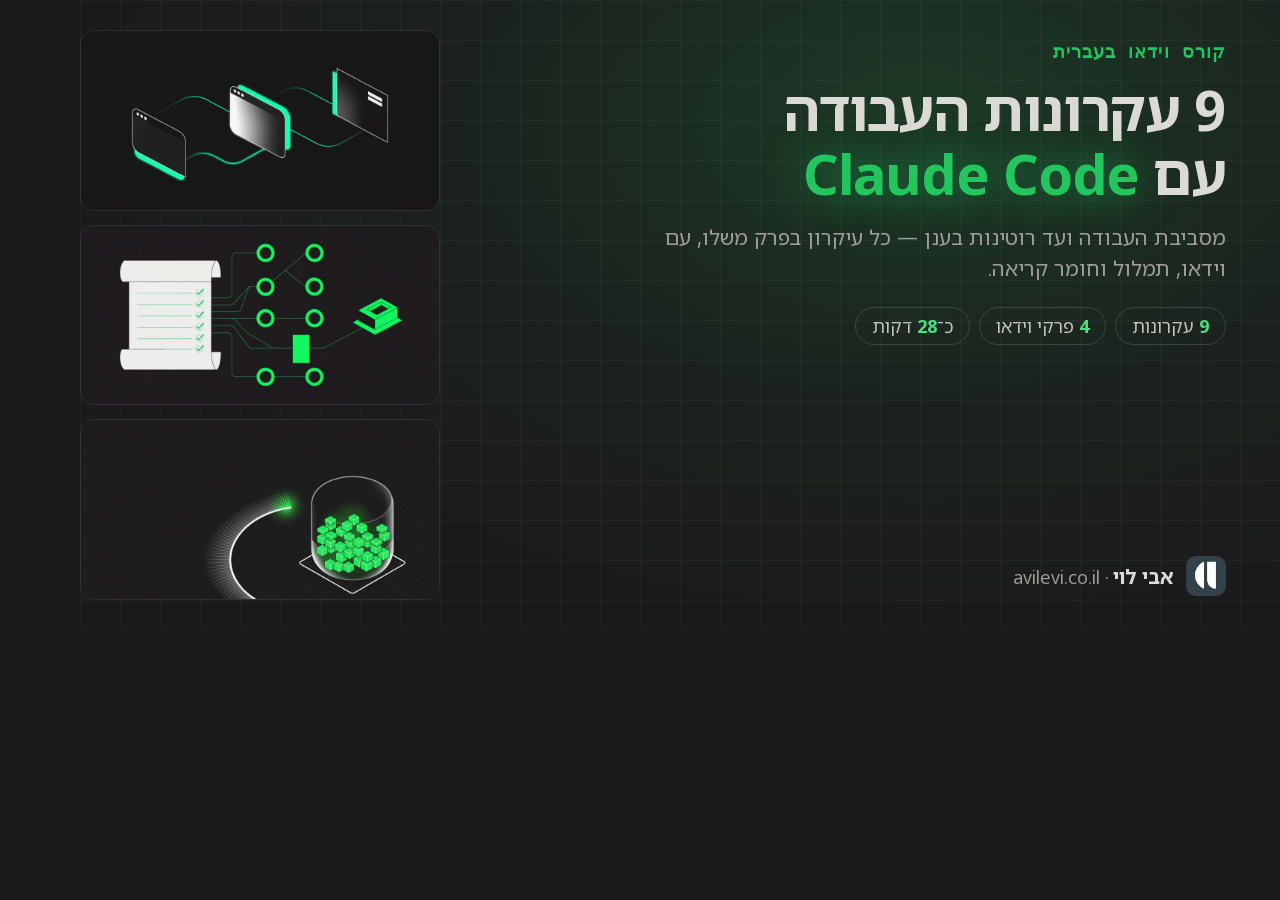
==== og.html @ 44d84d7b "Video course environment for the 9 Claude Code principles A Hebrew, fully-RTL video course that repl" ====
<!DOCTYPE html>
<html lang="he" dir="rtl">
<head>
<meta charset="UTF-8">
<title>og</title>
<style>
  @font-face { font-family: 'Noto Sans Hebrew'; font-weight: 300 800;
    src: url('assets/fonts/noto-sans-hebrew-hebrew.woff2') format('woff2');
    unicode-range: U+0307-0308, U+0590-05FF, U+200C-2010, U+20AA, U+25CC, U+FB1D-FB4F; }
  @font-face { font-family: 'Noto Sans Hebrew'; font-weight: 300 800;
    src: url('assets/fonts/noto-sans-hebrew-latin.woff2') format('woff2');
    unicode-range: U+0000-00FF, U+0131, U+0152-0153, U+2000-206F; }
  @font-face { font-family: 'JetBrains Mono'; font-weight: 600;
    src: url('assets/fonts/jetbrains-mono-latin-600.woff2') format('woff2'); }
  * { box-sizing: border-box; margin: 0; }
  body { width: 1200px; height: 630px; background: #1b1b1b; color: #dcdad5; overflow: hidden;
    font-family: 'Noto Sans Hebrew', sans-serif; position: relative; }
  .glow { position: absolute; inset: 0;
    background: radial-gradient(ellipse at 70% 20%, rgba(34,197,94,.18) 0%, rgba(34,197,94,.04) 40%, transparent 70%); }
  .grid { position: absolute; inset: 0;
    background-image: linear-gradient(to right, rgba(255,255,255,.03) 1px, transparent 1px),
                      linear-gradient(to bottom, rgba(255,255,255,.03) 1px, transparent 1px);
    background-size: 40px 40px; }
  .wrap { position: relative; height: 100%; display: grid; grid-template-columns: 1fr 390px; }
  .left { height: 630px; padding: 40px 54px 34px; display: flex; flex-direction: column; justify-content: center; }
  .lbl { font-family: 'JetBrains Mono', monospace; font-size: 18px; font-weight: 600;
    letter-spacing: .06em; color: #22C55E; margin-bottom: 14px; }
  h1 { font-size: 56px; line-height: 1.15; font-weight: 700; color: #dcdad5; letter-spacing: -.02em; }
  h1 mark { background: none; color: #22C55E; text-shadow: 0 0 40px rgba(34,197,94,.6); }
  p { margin-top: 16px; font-size: 21px; line-height: 1.5; color: #a09d96; max-width: 600px; }
  .chips { display: flex; gap: 9px; margin-top: 22px; flex-wrap: nowrap; }
  .chips span { border: 1px solid rgba(255,255,255,.14); border-radius: 999px;
    padding: 6px 16px; font-size: 18px; color: #c5c1b9; white-space: nowrap; }
  .chips b { color: #4ADE80; }
  .right { height: 630px; position: relative; display: grid; grid-template-rows: repeat(3, minmax(0,1fr)); gap: 14px;
    padding: 30px 30px 30px 0; }
  .right img { width: 100%; height: 100%; object-fit: cover; border-radius: 14px;
    border: 1px solid rgba(255,255,255,.09); }
  .foot { display: flex; align-items: center; gap: 12px; margin-top: auto; }
  .foot img { width: 40px; height: 40px; border-radius: 10px; }
  .foot b { font-size: 20px; color: #dcdad5; }
  .foot span { font-size: 18px; color: #a09d96; }
</style>
</head>
<body>
<div class="glow"></div><div class="grid"></div>
<div class="wrap">
  <div class="left">
    <div>
    <div class="lbl">קורס וידאו בעברית</div>
    <h1>9 עקרונות העבודה<br>עם <mark>Claude Code</mark></h1>
    <p>מסביבת העבודה ועד רוטינות בענן — כל עיקרון בפרק משלו, עם וידאו, תמלול וחומר קריאה.</p>
    <div class="chips"><span><b>9</b> עקרונות</span><span><b>4</b> פרקי וידאו</span><span>כ־<b>28</b> דקות</span></div>
    </div>
    <div class="foot"><img src="imgs/logo.png" alt=""><div><b>אבי לוי</b> <span>· avilevi.co.il</span></div></div>
  </div>
  <div class="right">
    <img src="imgs/thumbs/ch1.jpg" alt="">
    <img src="imgs/thumbs/ch3.jpg" alt="">
    <img src="imgs/thumbs/ch4.jpg" alt="">
  </div>
</div>
</body>
</html>
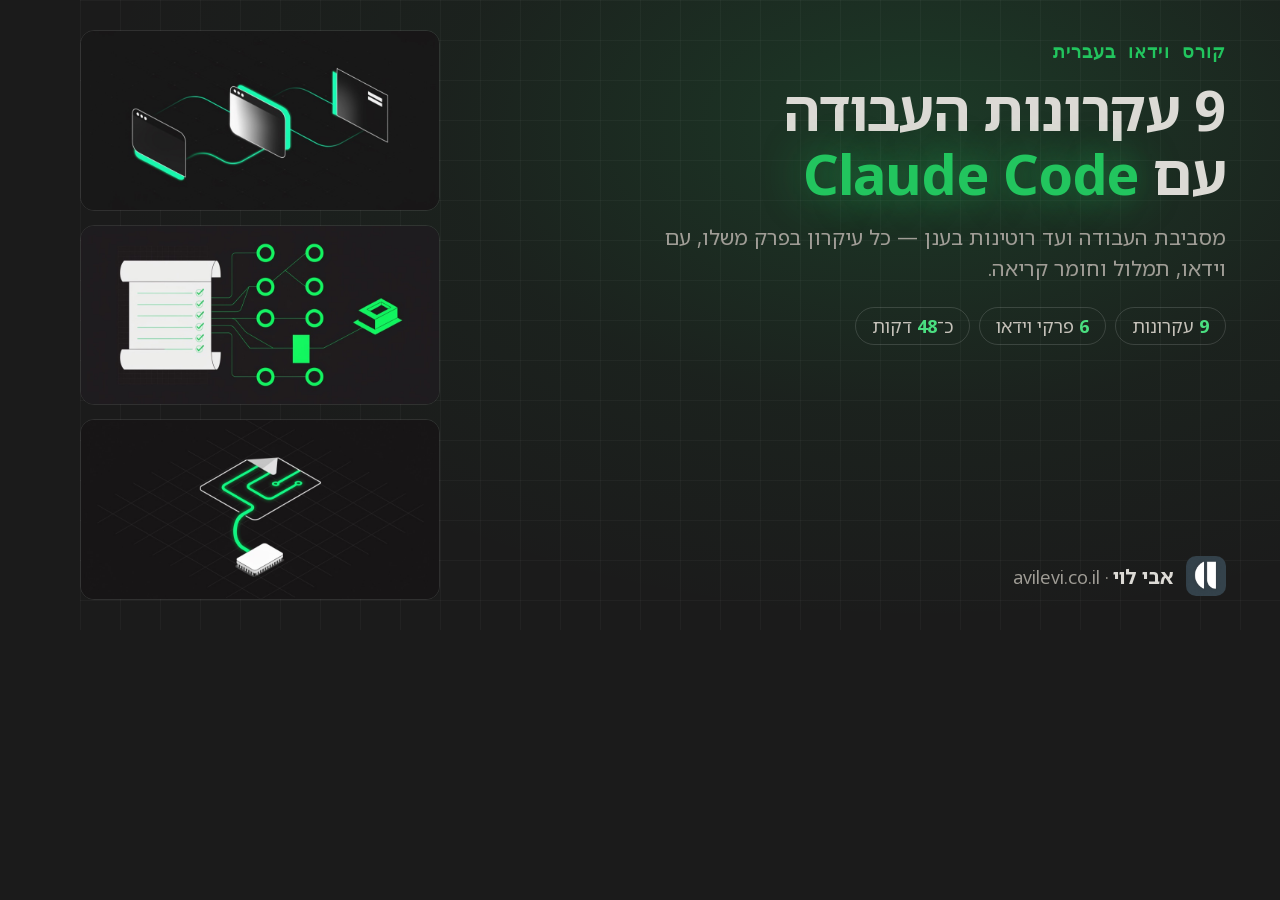
==== commit edad2bc8: "Full HD videos with burned-in subtitles; add chapters 5 and 6 Every part is replaced with the new cu" ====
--- a/og.html
+++ b/og.html
@@ -50,14 +50,14 @@
     <div class="lbl">קורס וידאו בעברית</div>
     <h1>9 עקרונות העבודה<br>עם <mark>Claude Code</mark></h1>
     <p>מסביבת העבודה ועד רוטינות בענן — כל עיקרון בפרק משלו, עם וידאו, תמלול וחומר קריאה.</p>
-    <div class="chips"><span><b>9</b> עקרונות</span><span><b>4</b> פרקי וידאו</span><span>כ־<b>28</b> דקות</span></div>
+    <div class="chips"><span><b>9</b> עקרונות</span><span><b>6</b> פרקי וידאו</span><span>כ־<b>48</b> דקות</span></div>
     </div>
     <div class="foot"><img src="imgs/logo.png" alt=""><div><b>אבי לוי</b> <span>· avilevi.co.il</span></div></div>
   </div>
   <div class="right">
     <img src="imgs/thumbs/ch1.jpg" alt="">
     <img src="imgs/thumbs/ch3.jpg" alt="">
-    <img src="imgs/thumbs/ch4.jpg" alt="">
+    <img src="imgs/thumbs/ch5.jpg" alt="">
   </div>
 </div>
 </body>
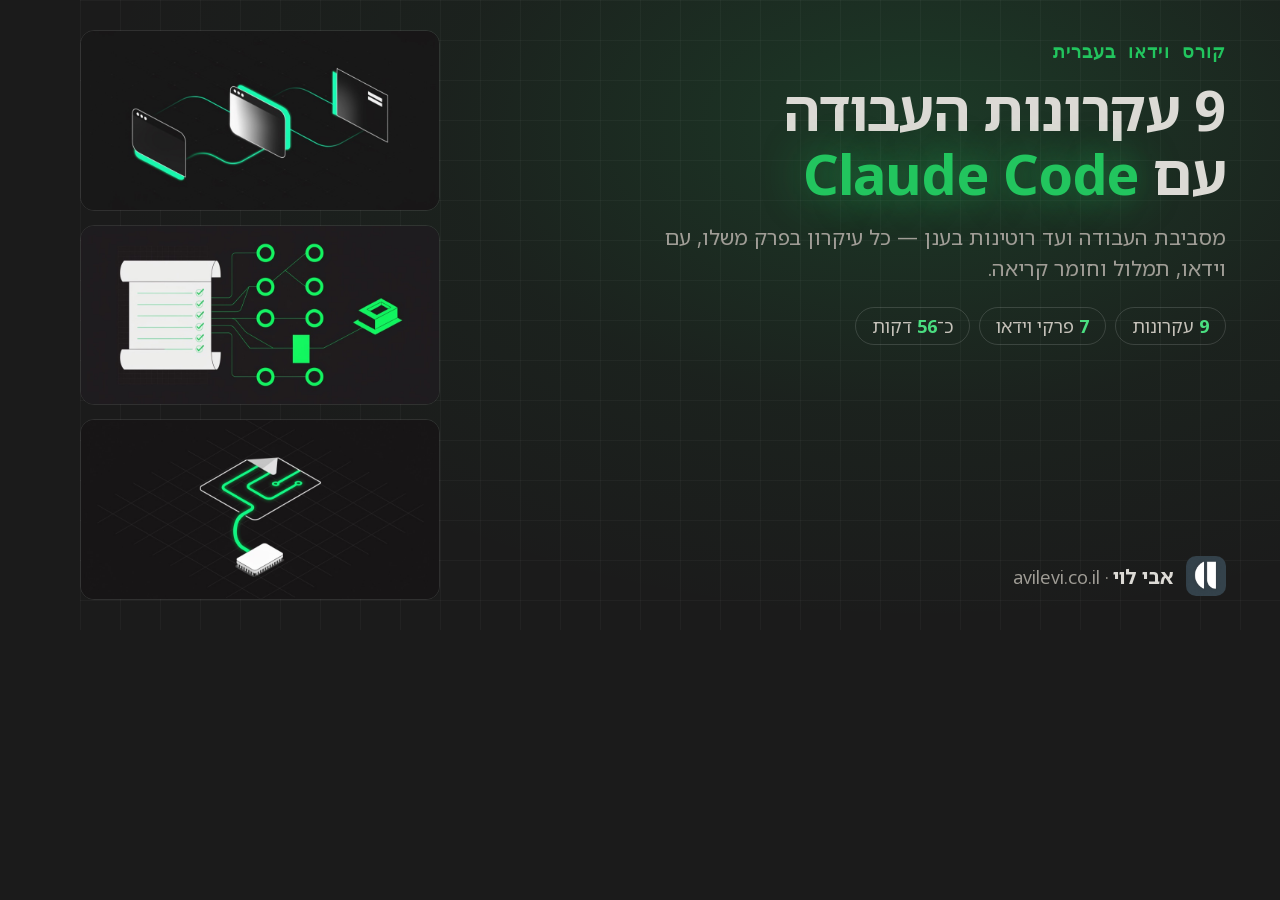
==== commit cf9f2c78: "Add chapter 7 (connectors) as a video chapter Section 7 ("חיבור לכלים", 7:52) becomes a video chapte" ====
--- a/og.html
+++ b/og.html
@@ -50,7 +50,7 @@
     <div class="lbl">קורס וידאו בעברית</div>
     <h1>9 עקרונות העבודה<br>עם <mark>Claude Code</mark></h1>
     <p>מסביבת העבודה ועד רוטינות בענן — כל עיקרון בפרק משלו, עם וידאו, תמלול וחומר קריאה.</p>
-    <div class="chips"><span><b>9</b> עקרונות</span><span><b>6</b> פרקי וידאו</span><span>כ־<b>48</b> דקות</span></div>
+    <div class="chips"><span><b>9</b> עקרונות</span><span><b>7</b> פרקי וידאו</span><span>כ־<b>56</b> דקות</span></div>
     </div>
     <div class="foot"><img src="imgs/logo.png" alt=""><div><b>אבי לוי</b> <span>· avilevi.co.il</span></div></div>
   </div>
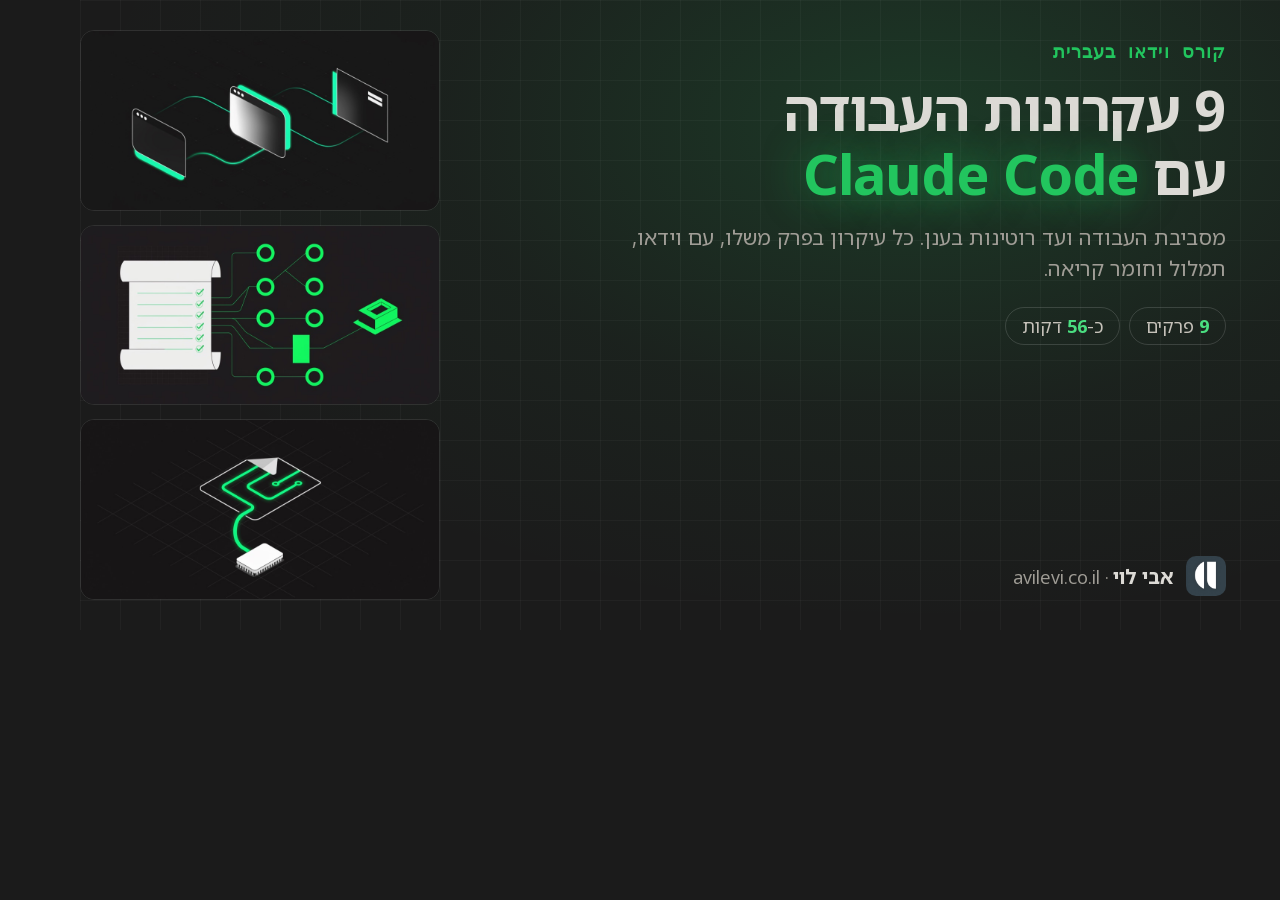
==== commit 93006fac: "New welcome copy; no em dashes anywhere on the site - The welcome paragraph is replaced with Avi's t" ====
--- a/og.html
+++ b/og.html
@@ -49,8 +49,8 @@
     <div>
     <div class="lbl">קורס וידאו בעברית</div>
     <h1>9 עקרונות העבודה<br>עם <mark>Claude Code</mark></h1>
-    <p>מסביבת העבודה ועד רוטינות בענן — כל עיקרון בפרק משלו, עם וידאו, תמלול וחומר קריאה.</p>
-    <div class="chips"><span><b>9</b> עקרונות</span><span><b>7</b> פרקי וידאו</span><span>כ־<b>56</b> דקות</span></div>
+    <p>מסביבת העבודה ועד רוטינות בענן. כל עיקרון בפרק משלו, עם וידאו, תמלול וחומר קריאה.</p>
+    <div class="chips"><span><b>9</b> פרקים</span><span>כ-<b>56</b> דקות</span></div>
     </div>
     <div class="foot"><img src="imgs/logo.png" alt=""><div><b>אבי לוי</b> <span>· avilevi.co.il</span></div></div>
   </div>
